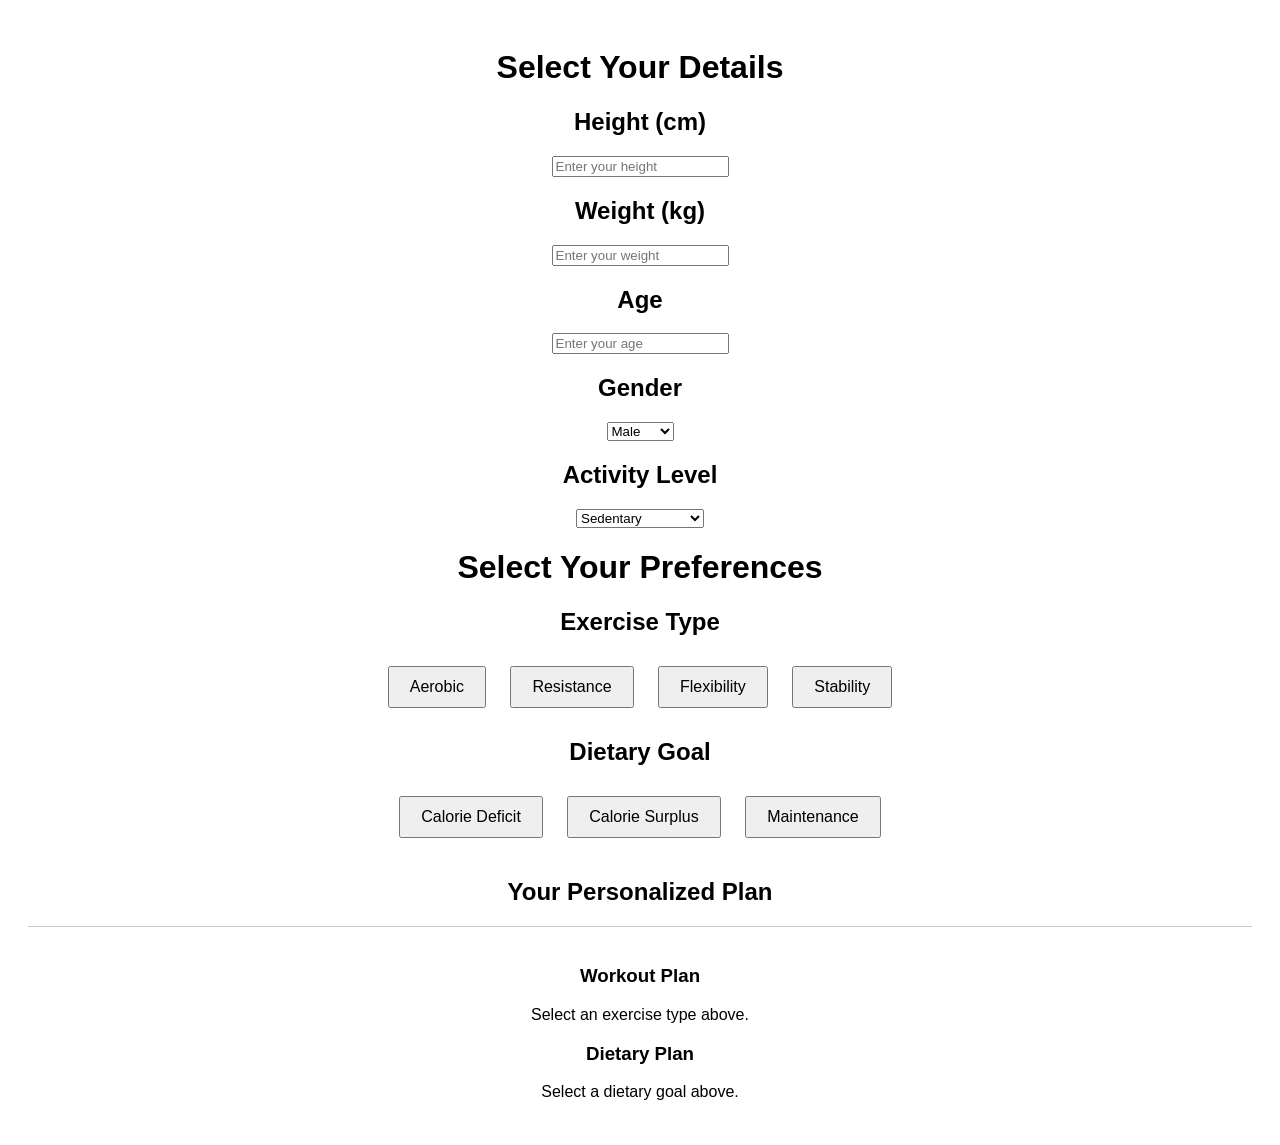
==== n2.html @ 2897b97c "Initial commit" ====
<!DOCTYPE html>
<html>
<head>
  <title>Gym Workout and Diet Personalization</title>
  <link rel="stylesheet" href="styles.css">
</head>
<body>
  <h1>Select Your Details</h1>
  <div id="details">
    <h2>Height (cm)</h2>
    <input type="number" id="height" placeholder="Enter your height">

    <h2>Weight (kg)</h2>
    <input type="number" id="weight" placeholder="Enter your weight">

    <h2>Age</h2>
    <input type="number" id="age" placeholder="Enter your age">

    <h2>Gender</h2>
    <select id="gender">
      <option value="male">Male</option>
      <option value="female">Female</option>
    </select>

    <h2>Activity Level</h2>
    <select id="activity">
      <option value="sedentary">Sedentary</option>
      <option value="light">Lightly Active</option>
      <option value="moderate">Moderately Active</option>
      <option value="active">Very Active</option>
      <option value="extra">Extra Active</option>
    </select>
  </div>

  <h1>Select Your Preferences</h1>
  <div id="preferences">                            
    <h2>Exercise Type</h2>
    <button onclick="selectPreference('exercise', 'Aerobic')">Aerobic</button>
    <button onclick="selectPreference('exercise', 'Resistance')">Resistance</button>
    <button onclick="selectPreference('exercise', 'Flexibility')">Flexibility</button>
    <button onclick="selectPreference('exercise', 'Stability')">Stability</button>
    
    <h2>Dietary Goal</h2>
    <button onclick="selectPreference('diet', 'Calorie_deficit')">Calorie Deficit</button>
    <button onclick="selectPreference('diet', 'Calorie_surplus')">Calorie Surplus</button>
    <button onclick="selectPreference('diet', 'Calorie_maintenance')">Maintenance</button>
  </div>
  
  <h2>Your Personalized Plan</h2>
  <div id="recommendation">
    <h3>Workout Plan</h3>
    <p id="exercise-plan">Select an exercise type above.</p>
    
    <h3>Dietary Plan</h3>
    <p id="diet-plan">Select a dietary goal above.</p>
  </div>
  
  <script src="script.js"></script>
</body>
</html>
---- styles.css ----
body {
    font-family: Arial, sans-serif;
    text-align: center;
    padding: 20px;
  }
  
  button {
    padding: 10px 20px;
    margin: 10px;
    font-size: 16px;
    cursor: pointer;
  }
  
  #preferences {
    margin-bottom: 30px;
  }
  
  #recommendation {
    border-top: 1px solid #ccc;
    padding-top: 20px;
  }
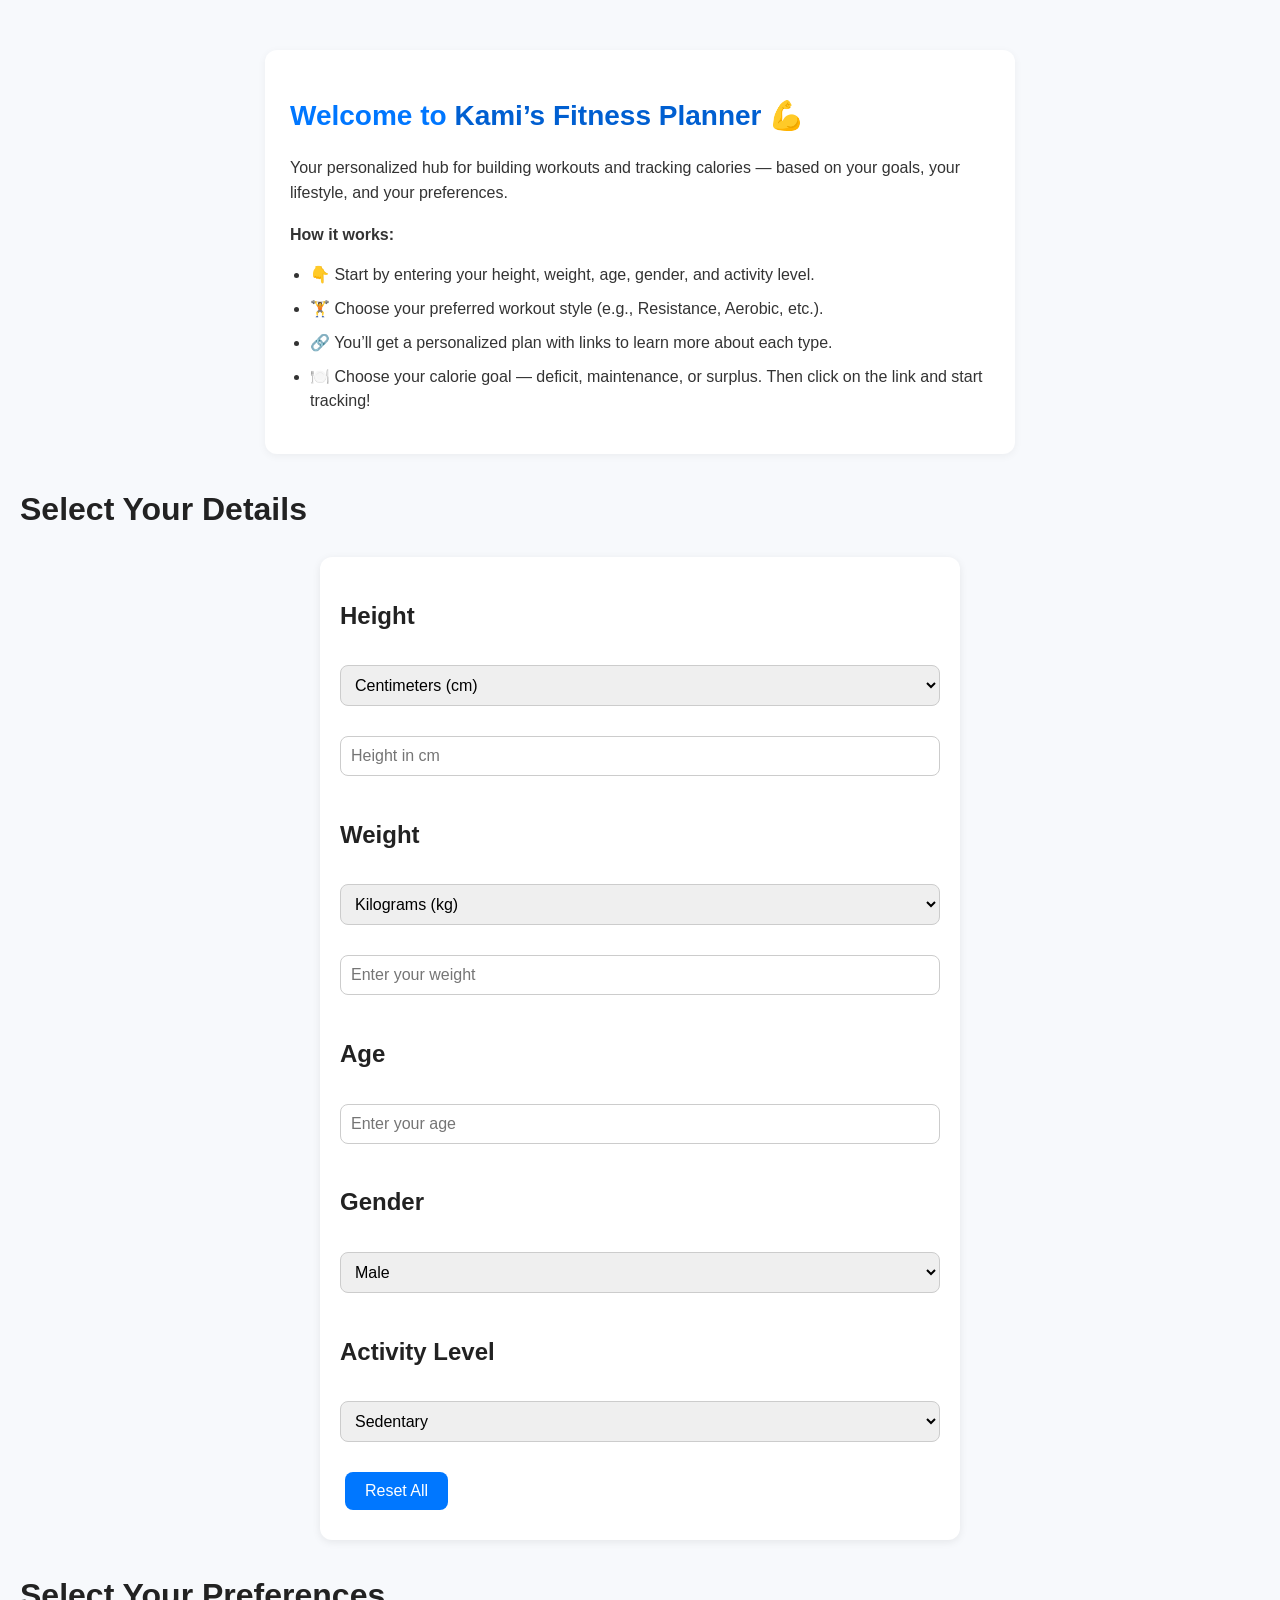
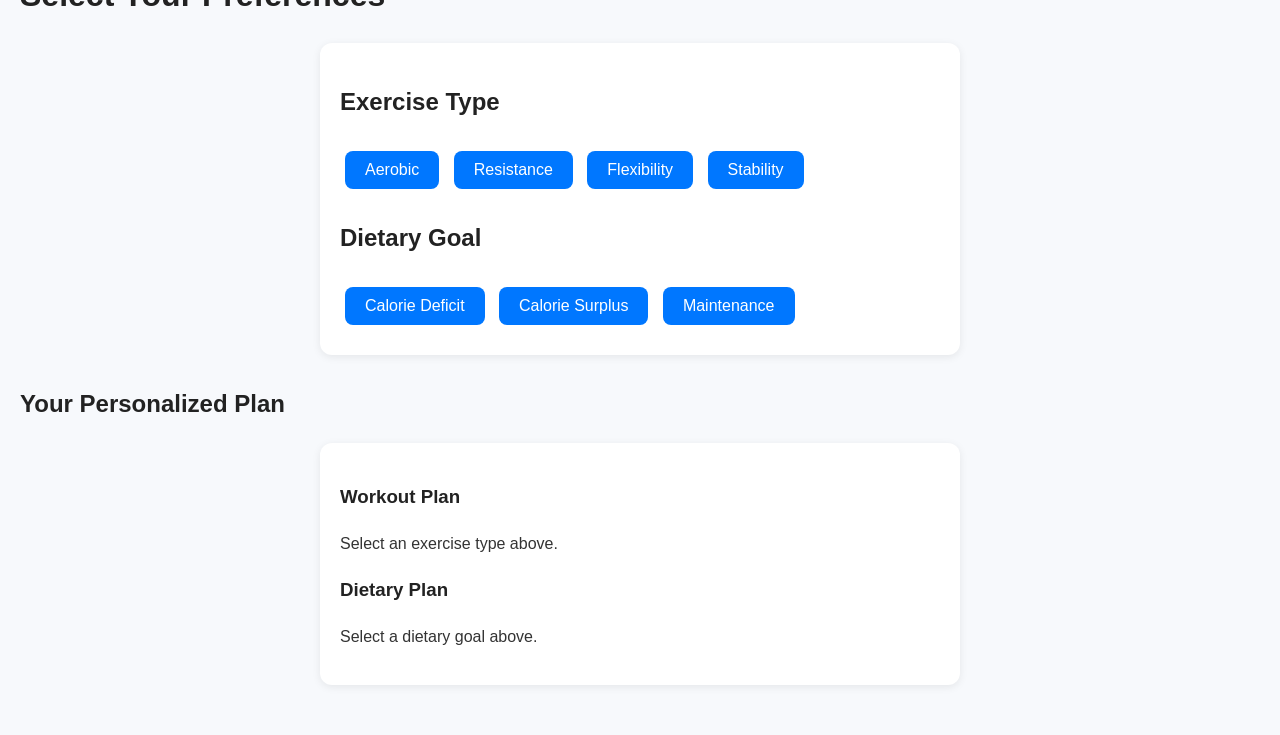
==== commit d94e9267: "Main page: welcome header, unit selectors, reset button; update roadmap Also add a UTF-8 charset met" ====
--- a/n2.html
+++ b/n2.html
@@ -1,27 +1,54 @@
 <!DOCTYPE html>
 <html>
 <head>
+  <meta charset="UTF-8">
   <title>Gym Workout and Diet Personalization</title>
   <link rel="stylesheet" href="styles.css">
 </head>
 <body>
+  <header id="hero">
+    <h1>Welcome to <span class="brand">Kami’s Fitness Planner</span> 💪</h1>
+    <p>Your personalized hub for building workouts and tracking calories — based on your goals, your lifestyle, and your preferences.</p>
+    <p><strong>How it works:</strong></p>
+    <ul>
+      <li>👇 Start by entering your height, weight, age, gender, and activity level.</li>
+      <li>🏋️ Choose your preferred workout style (e.g., Resistance, Aerobic, etc.).</li>
+      <li>🔗 You’ll get a personalized plan with links to learn more about each type.</li>
+      <li>🍽️ Choose your calorie goal — deficit, maintenance, or surplus. Then click on the link and start tracking!</li>
+    </ul>
+  </header>
+  
   <h1>Select Your Details</h1>
   <div id="details">
-    <h2>Height (cm)</h2>
-    <input type="number" id="height" placeholder="Enter your height">
+    <h2>Height</h2>
+    <select id="height-unit">
+      <option value="cm">Centimeters (cm)</option>
+      <option value="ftin">Feet + Inches</option>
+    </select>
+    <input type="number" id="height" placeholder="Height in cm">
 
-    <h2>Weight (kg)</h2>
+    <div id="height-ftin-fields" style="display: none;">
+      <input type="number" id="height-feet" placeholder="Feet">
+      <input type="number" id="height-inches" placeholder="Inches">
+    </div>
+
+    <h2>Weight</h2>
+    <select id="weight-unit">
+      <option value="kg">Kilograms (kg)</option>
+      <option value="lbs">Pounds (lbs)</option>
+    </select>
     <input type="number" id="weight" placeholder="Enter your weight">
 
+  
     <h2>Age</h2>
     <input type="number" id="age" placeholder="Enter your age">
-
+  
     <h2>Gender</h2>
     <select id="gender">
       <option value="male">Male</option>
       <option value="female">Female</option>
     </select>
-
+  
     <h2>Activity Level</h2>
     <select id="activity">
       <option value="sedentary">Sedentary</option>
@@ -30,7 +57,11 @@
       <option value="active">Very Active</option>
       <option value="extra">Extra Active</option>
     </select>
+
+    <button onclick="resetInputs()">Reset All</button>
+
   </div>
+  
 
   <h1>Select Your Preferences</h1>
   <div id="preferences">                            
@@ -57,4 +88,7 @@
   
   <script src="script.js"></script>
 </body>
+
+
 </html>
+
--- a/styles.css
+++ b/styles.css
@@ -1,22 +1,106 @@
-  body {
-    font-family: Arial, sans-serif;
-    text-align: center;
-    padding: 20px;
-  }
-  
-  button {
-    padding: 10px 20px;
-    margin: 10px;
-    font-size: 16px;
-    cursor: pointer;
-  }
-  
-  #preferences {
-    margin-bottom: 30px;
-  }
-  
-  #recommendation {
-    border-top: 1px solid #ccc;
-    padding-top: 20px;
-  }
-  +body {
+  font-family: 'Segoe UI', Tahoma, Geneva, Verdana, sans-serif;
+  background-color: #f7f9fc;
+  color: #333;
+  margin: 0;
+  padding: 20px;
+  line-height: 1.6;
+}
+
+h1, h2, h3 {
+  color: #222;
+}
+
+#details, #preferences, #recommendation {
+  background: #fff;
+  padding: 20px;
+  margin-bottom: 30px;
+  border-radius: 12px;
+  box-shadow: 0 2px 8px rgba(0, 0, 0, 0.08);
+  max-width: 600px;
+  margin-left: auto;
+  margin-right: auto;
+}
+
+input, select {
+  width: 100%;
+  padding: 10px;
+  font-size: 16px;
+  margin: 10px 0 20px 0;
+  border: 1px solid #ccc;
+  border-radius: 8px;
+  box-sizing: border-box;
+}
+
+button {
+  padding: 10px 20px;
+  margin: 10px 5px;
+  font-size: 16px;
+  background-color: #0077ff;
+  color: white;
+  border: none;
+  border-radius: 8px;
+  cursor: pointer;
+  transition: background 0.2s ease-in-out;
+}
+
+button:hover {
+  background-color: #005fd1;
+}
+
+#recommendation {
+  border-top: none;
+  padding-top: 20px;
+  text-align: left;
+}
+
+a {
+  color: #0077ff;
+  text-decoration: none;
+}
+
+a:hover {
+  text-decoration: underline;
+}
+
+#hero {
+  background-color: #fff;
+  border-radius: 12px;
+  box-shadow: 0 2px 8px rgba(0, 0, 0, 0.05);
+  max-width: 700px;
+  margin: 30px auto;
+  padding: 25px;
+  text-align: left;
+}
+
+#hero h1 {
+  font-size: 28px;
+  color: #0077ff;
+  margin-bottom: 10px;
+}
+
+#hero .brand {
+  font-weight: 700;
+  color: #005fd1;
+}
+
+#hero ul {
+  padding-left: 20px;
+}
+
+#hero ul li {
+  margin-bottom: 10px;
+  line-height: 1.5;
+}
+
+a.back-link {
+  display: inline-block;
+  margin-bottom: 20px;
+  font-weight: bold;
+  color: #0077ff;
+  text-decoration: none;
+}
+
+a.back-link:hover {
+  text-decoration: underline;
+}
